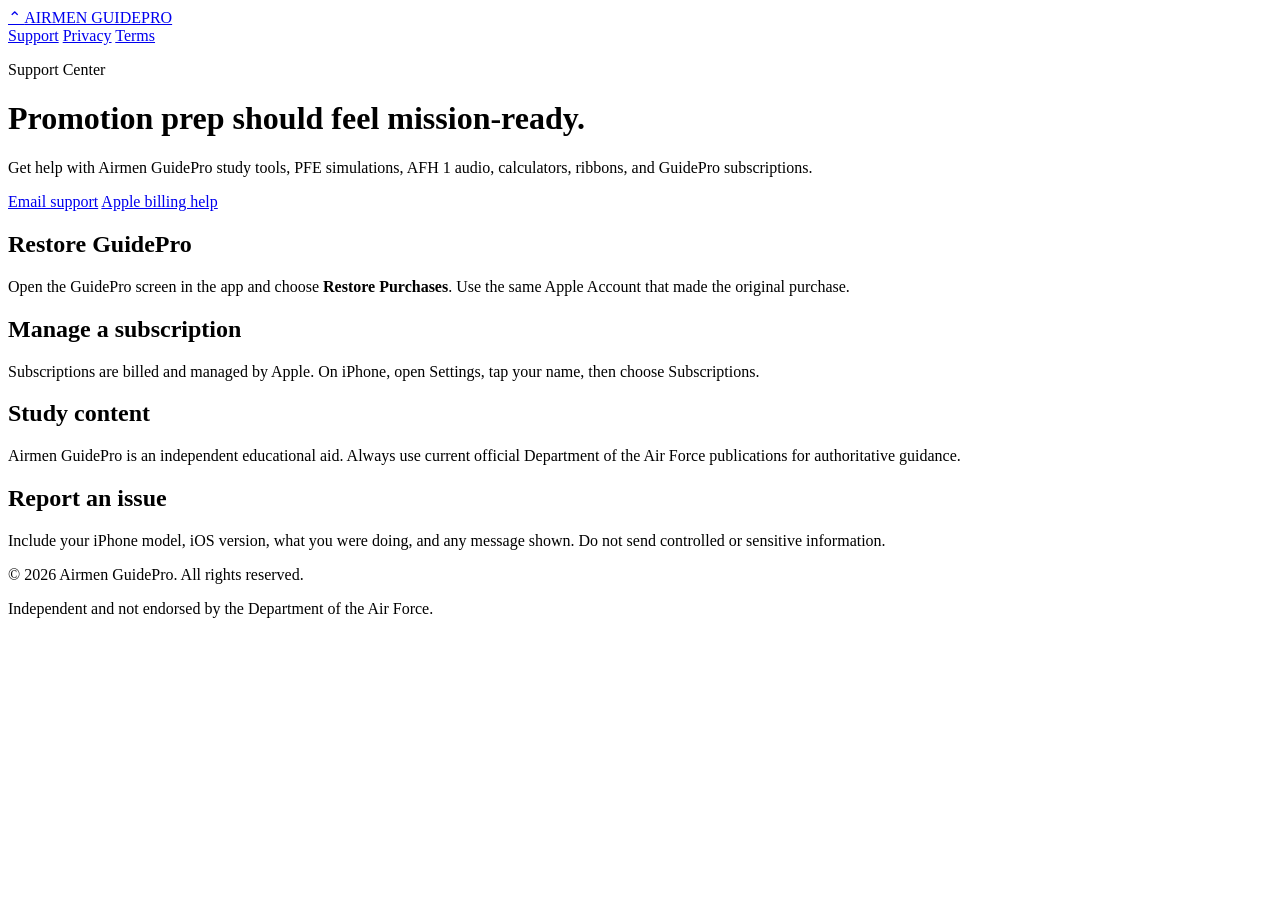
==== index.html @ 5e19b4f0 "Add initial index.html for Airmen GuidePro support This is the initial commit of the index.html file" ====
<!doctype html>
<html lang="en">
  <head>
    <meta charset="utf-8">
    <meta name="viewport" content="width=device-width, initial-scale=1">
    <meta name="description" content="Support for Airmen GuidePro, the independent Air Force promotion-prep app.">
    <title>Airmen GuidePro Support</title>
    <link rel="stylesheet" href="styles.css">
  </head>
  <body>
    <header>
      <div class="shell">
        <a class="brand" href="index.html">
          <span class="mark" aria-hidden="true">⌃</span>
          <span>AIRMEN GUIDEPRO</span>
        </a>
        <nav aria-label="Support navigation">
          <a href="index.html" aria-current="page">Support</a>
          <a href="privacy.html">Privacy</a>
          <a href="terms.html">Terms</a>
        </nav>
      </div>
    </header>

    <main class="shell">
      <p class="eyebrow">Support Center</p>
      <h1>Promotion prep should feel mission-ready.</h1>
      <p class="lede">
        Get help with Airmen GuidePro study tools, PFE simulations, AFH 1 audio,
        calculators, ribbons, and GuidePro subscriptions.
      </p>
      <div class="actions">
        <a class="button" href="mailto:support@lawenforcementsolutions.pro?subject=Airmen%20GuidePro%20Support">Email support</a>
        <a class="button secondary" href="https://support.apple.com/billing">Apple billing help</a>
      </div>

      <div class="grid">
        <article class="card">
          <h2>Restore GuidePro</h2>
          <p>
            Open the GuidePro screen in the app and choose <strong>Restore Purchases</strong>.
            Use the same Apple Account that made the original purchase.
          </p>
        </article>
        <article class="card">
          <h2>Manage a subscription</h2>
          <p>
            Subscriptions are billed and managed by Apple. On iPhone, open
            Settings, tap your name, then choose Subscriptions.
          </p>
        </article>
        <article class="card">
          <h2>Study content</h2>
          <p>
            Airmen GuidePro is an independent educational aid. Always use current
            official Department of the Air Force publications for authoritative guidance.
          </p>
        </article>
        <article class="card">
          <h2>Report an issue</h2>
          <p>
            Include your iPhone model, iOS version, what you were doing, and any
            message shown. Do not send controlled or sensitive information.
          </p>
        </article>
      </div>
    </main>

    <footer>
      <div class="shell">
        <p>© 2026 Airmen GuidePro. All rights reserved.</p>
        <p>Independent and not endorsed by the Department of the Air Force.</p>
      </div>
    </footer>
  </body>
</html>
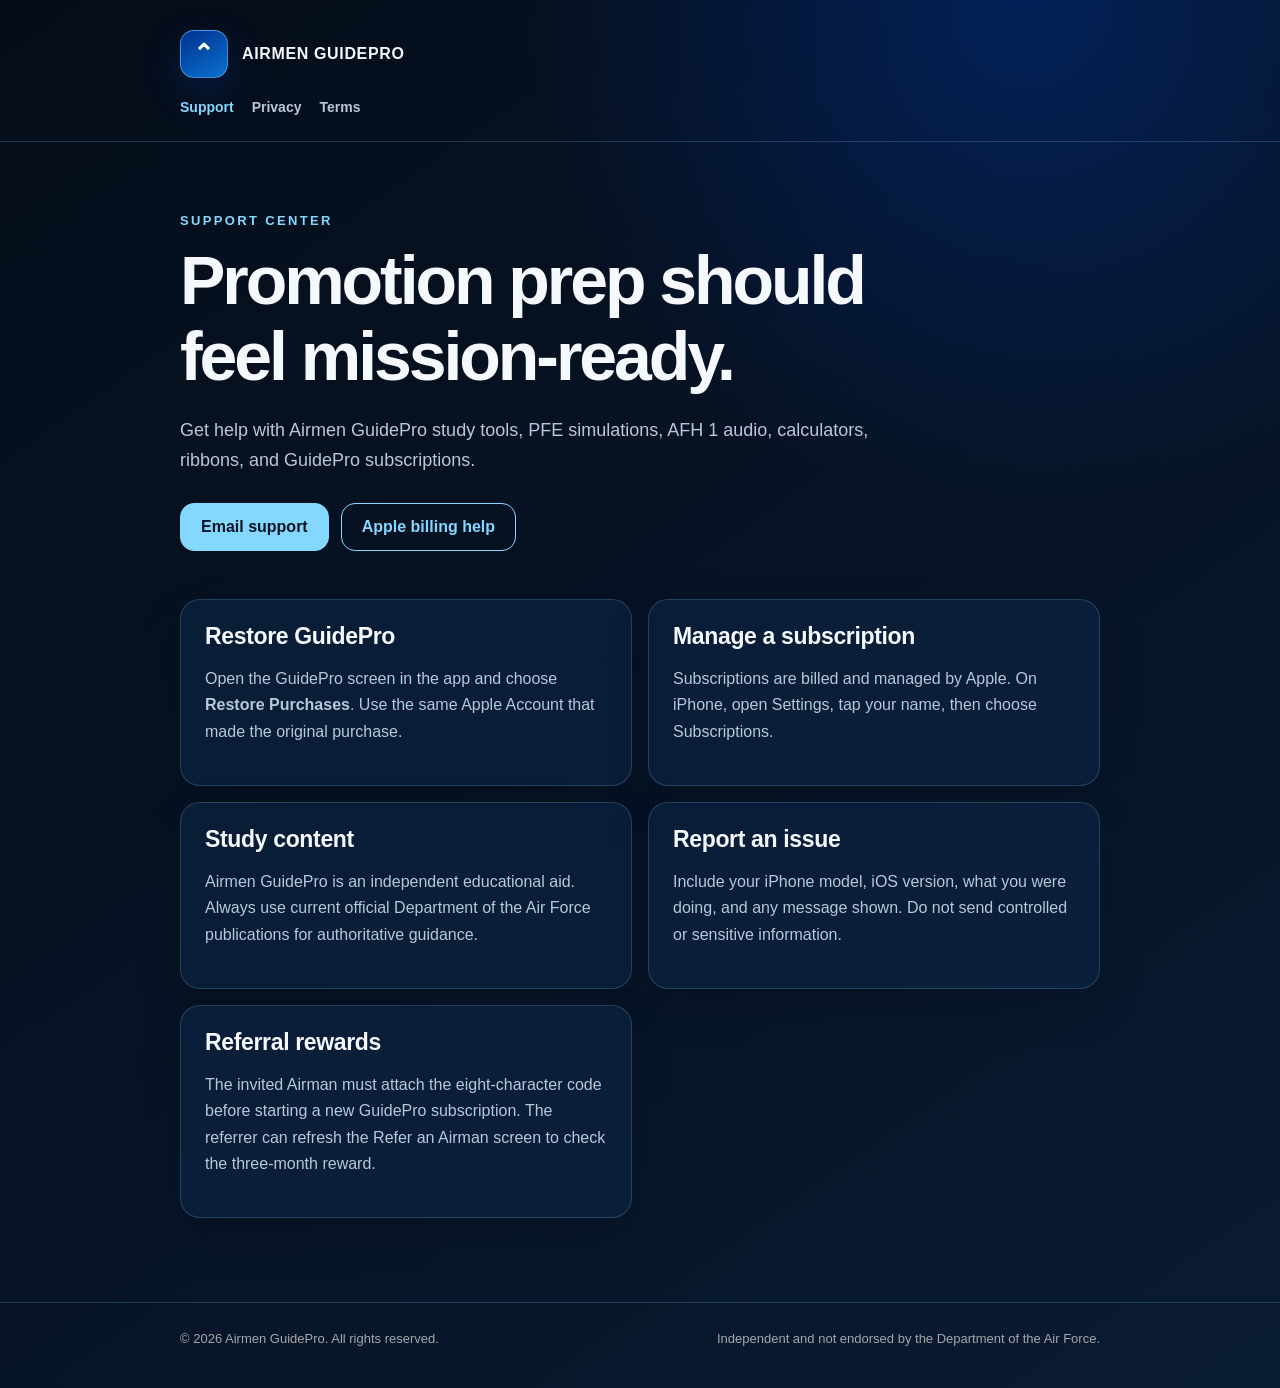
==== commit f4353786: "Add referral rewards support guidance" ====
--- a/index.html
+++ b/index.html
@@ -63,6 +63,14 @@
             message shown. Do not send controlled or sensitive information.
           </p>
         </article>
+        <article class="card">
+          <h2>Referral rewards</h2>
+          <p>
+            The invited Airman must attach the eight-character code before starting
+            a new GuidePro subscription. The referrer can refresh the Refer an
+            Airman screen to check the three-month reward.
+          </p>
+        </article>
       </div>
     </main>
 
--- a/styles.css
+++ b/styles.css
@@ -0,0 +1,219 @@
+:root {
+  color-scheme: dark;
+  --navy: #071426;
+  --panel: #0d2340;
+  --blue: #00308f;
+  --ice: #84d7ff;
+  --silver: #a6a6a8;
+  --text: #f5f8fc;
+  --muted: #b8c7d9;
+  --line: rgba(132, 215, 255, 0.2);
+}
+
+* {
+  box-sizing: border-box;
+}
+
+html {
+  scroll-behavior: smooth;
+}
+
+body {
+  margin: 0;
+  min-height: 100vh;
+  background:
+    radial-gradient(circle at 80% 0%, rgba(0, 48, 143, 0.5), transparent 32rem),
+    linear-gradient(145deg, #050d19 0%, var(--navy) 55%, #091b33 100%);
+  color: var(--text);
+  font-family: -apple-system, BlinkMacSystemFont, "SF Pro Text", "Segoe UI", sans-serif;
+  line-height: 1.65;
+}
+
+a {
+  color: var(--ice);
+}
+
+.shell {
+  width: min(920px, calc(100% - 36px));
+  margin: 0 auto;
+}
+
+header {
+  padding: 30px 0 22px;
+  border-bottom: 1px solid var(--line);
+}
+
+.brand {
+  display: flex;
+  align-items: center;
+  gap: 14px;
+  color: var(--text);
+  text-decoration: none;
+  font-weight: 900;
+  letter-spacing: 0.04em;
+}
+
+.mark {
+  display: grid;
+  width: 48px;
+  height: 48px;
+  place-items: center;
+  border: 1px solid rgba(132, 215, 255, 0.48);
+  border-radius: 14px;
+  background: linear-gradient(150deg, var(--blue), #0b72ce);
+  box-shadow: 0 14px 34px rgba(0, 48, 143, 0.35);
+  color: white;
+  font-size: 25px;
+  font-weight: 1000;
+}
+
+nav {
+  display: flex;
+  flex-wrap: wrap;
+  gap: 18px;
+  margin-top: 18px;
+  font-size: 14px;
+  font-weight: 700;
+}
+
+nav a {
+  color: var(--muted);
+  text-decoration: none;
+}
+
+nav a:hover,
+nav a[aria-current="page"] {
+  color: var(--ice);
+}
+
+main {
+  padding: 68px 0 84px;
+}
+
+.eyebrow {
+  margin: 0 0 10px;
+  color: var(--ice);
+  font-size: 13px;
+  font-weight: 900;
+  letter-spacing: 0.18em;
+  text-transform: uppercase;
+}
+
+h1,
+h2 {
+  font-family: -apple-system, BlinkMacSystemFont, "SF Pro Display", "Segoe UI", sans-serif;
+  line-height: 1.12;
+}
+
+h1 {
+  max-width: 720px;
+  margin: 0;
+  font-size: clamp(38px, 8vw, 68px);
+  letter-spacing: -0.045em;
+}
+
+h2 {
+  margin: 0 0 12px;
+  font-size: 23px;
+  letter-spacing: -0.015em;
+}
+
+.lede {
+  max-width: 690px;
+  margin: 22px 0 0;
+  color: var(--muted);
+  font-size: 18px;
+}
+
+.actions {
+  display: flex;
+  flex-wrap: wrap;
+  gap: 12px;
+  margin-top: 28px;
+}
+
+.button {
+  display: inline-flex;
+  min-height: 48px;
+  align-items: center;
+  justify-content: center;
+  padding: 0 20px;
+  border: 1px solid var(--ice);
+  border-radius: 14px;
+  background: var(--ice);
+  color: var(--navy);
+  font-weight: 900;
+  text-decoration: none;
+}
+
+.button.secondary {
+  background: transparent;
+  color: var(--ice);
+}
+
+.grid {
+  display: grid;
+  grid-template-columns: repeat(2, minmax(0, 1fr));
+  gap: 16px;
+  margin-top: 48px;
+}
+
+.card,
+.policy section {
+  padding: 24px;
+  border: 1px solid var(--line);
+  border-radius: 20px;
+  background: rgba(13, 35, 64, 0.74);
+  box-shadow: 0 18px 45px rgba(0, 0, 0, 0.15);
+}
+
+.card p,
+.policy p,
+.policy li {
+  color: var(--muted);
+}
+
+.policy {
+  display: grid;
+  gap: 16px;
+  margin-top: 42px;
+}
+
+.policy ul {
+  margin: 10px 0 0;
+  padding-left: 20px;
+}
+
+.updated {
+  margin-top: 12px;
+  color: var(--silver);
+  font-size: 14px;
+}
+
+footer {
+  padding: 25px 0 38px;
+  border-top: 1px solid var(--line);
+  color: var(--silver);
+  font-size: 13px;
+}
+
+footer .shell {
+  display: flex;
+  flex-wrap: wrap;
+  justify-content: space-between;
+  gap: 12px;
+}
+
+footer p {
+  margin: 0;
+}
+
+@media (max-width: 680px) {
+  main {
+    padding-top: 48px;
+  }
+
+  .grid {
+    grid-template-columns: 1fr;
+  }
+}
